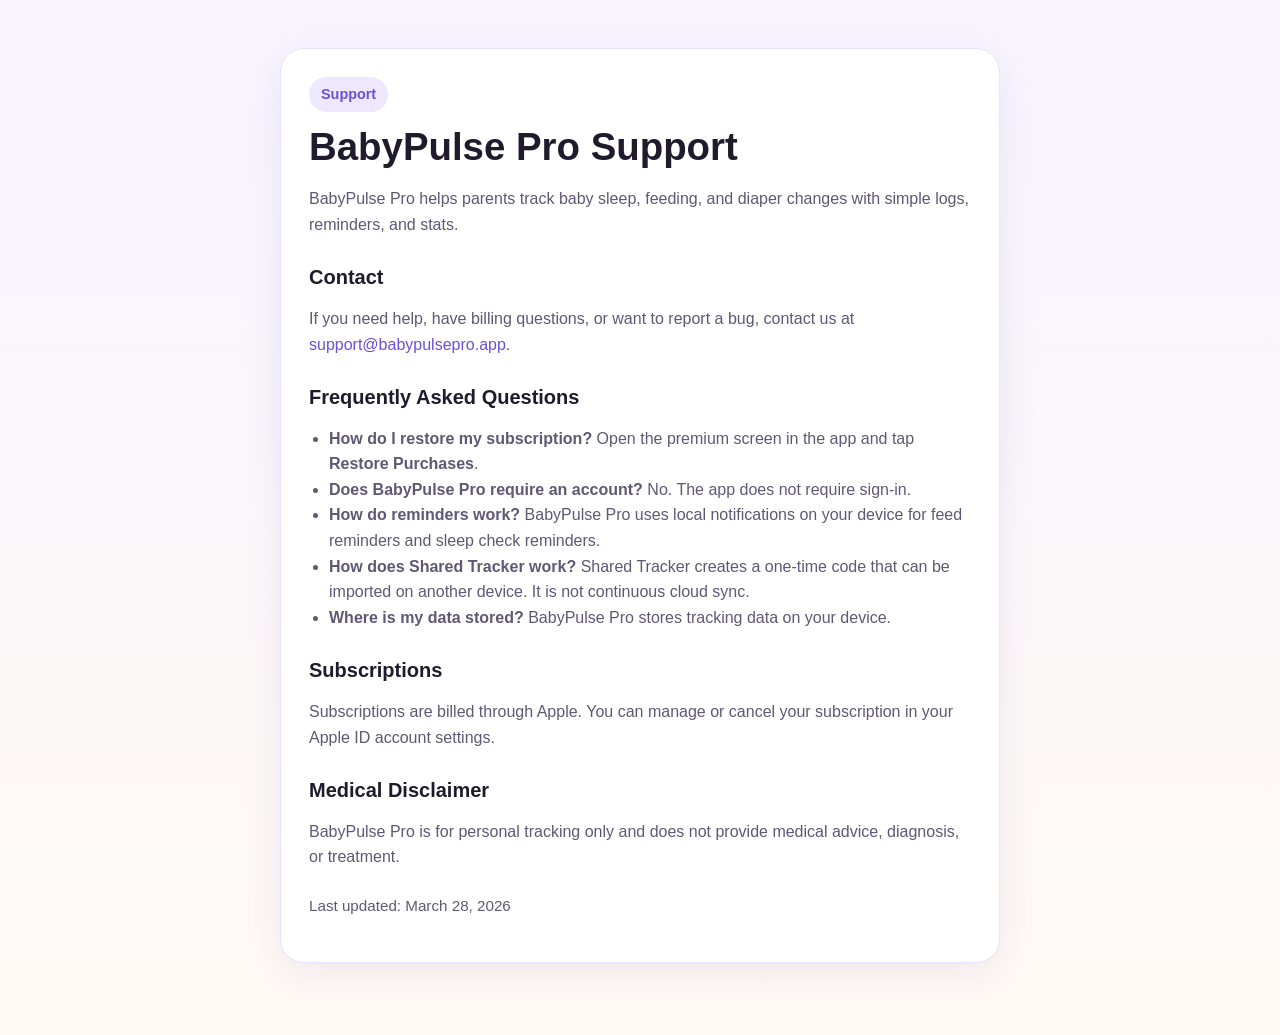
==== docs/support.html @ b72fd9ad "Prepare BabyPulse Pro for App Store release" ====
<!doctype html>
<html lang="en">
<head>
  <meta charset="utf-8">
  <meta name="viewport" content="width=device-width, initial-scale=1">
  <title>BabyPulse Pro Support</title>
  <style>
    :root {
      color-scheme: light;
      --bg: #f6f3ff;
      --card: #ffffff;
      --text: #1f1b2d;
      --muted: #5f5874;
      --accent: #6a50d8;
      --border: #e8e1ff;
    }

    * { box-sizing: border-box; }

    body {
      margin: 0;
      font-family: -apple-system, BlinkMacSystemFont, "Segoe UI", sans-serif;
      background: linear-gradient(180deg, #f7f4ff 0%, #fffaf5 100%);
      color: var(--text);
      line-height: 1.6;
    }

    .wrap {
      max-width: 760px;
      margin: 0 auto;
      padding: 48px 20px 72px;
    }

    .card {
      background: var(--card);
      border: 1px solid var(--border);
      border-radius: 24px;
      padding: 28px;
      box-shadow: 0 12px 40px rgba(50, 31, 115, 0.08);
    }

    h1, h2 { line-height: 1.2; }
    h1 { margin: 0 0 12px; font-size: 2.4rem; }
    h2 { margin-top: 28px; font-size: 1.25rem; }
    p, li { color: var(--muted); }
    a { color: var(--accent); text-decoration: none; }
    ul { padding-left: 20px; }
    .eyebrow {
      display: inline-block;
      margin-bottom: 12px;
      padding: 6px 12px;
      border-radius: 999px;
      background: #eee8ff;
      color: var(--accent);
      font-weight: 600;
      font-size: 0.9rem;
    }
    .footer {
      margin-top: 24px;
      font-size: 0.95rem;
      color: var(--muted);
    }
  </style>
</head>
<body>
  <main class="wrap">
    <section class="card">
      <div class="eyebrow">Support</div>
      <h1>BabyPulse Pro Support</h1>
      <p>BabyPulse Pro helps parents track baby sleep, feeding, and diaper changes with simple logs, reminders, and stats.</p>

      <h2>Contact</h2>
      <p>If you need help, have billing questions, or want to report a bug, contact us at <a href="mailto:support@babypulsepro.app">support@babypulsepro.app</a>.</p>

      <h2>Frequently Asked Questions</h2>
      <ul>
        <li><strong>How do I restore my subscription?</strong> Open the premium screen in the app and tap <strong>Restore Purchases</strong>.</li>
        <li><strong>Does BabyPulse Pro require an account?</strong> No. The app does not require sign-in.</li>
        <li><strong>How do reminders work?</strong> BabyPulse Pro uses local notifications on your device for feed reminders and sleep check reminders.</li>
        <li><strong>How does Shared Tracker work?</strong> Shared Tracker creates a one-time code that can be imported on another device. It is not continuous cloud sync.</li>
        <li><strong>Where is my data stored?</strong> BabyPulse Pro stores tracking data on your device.</li>
      </ul>

      <h2>Subscriptions</h2>
      <p>Subscriptions are billed through Apple. You can manage or cancel your subscription in your Apple ID account settings.</p>

      <h2>Medical Disclaimer</h2>
      <p>BabyPulse Pro is for personal tracking only and does not provide medical advice, diagnosis, or treatment.</p>

      <p class="footer">Last updated: March 28, 2026</p>
    </section>
  </main>
</body>
</html>
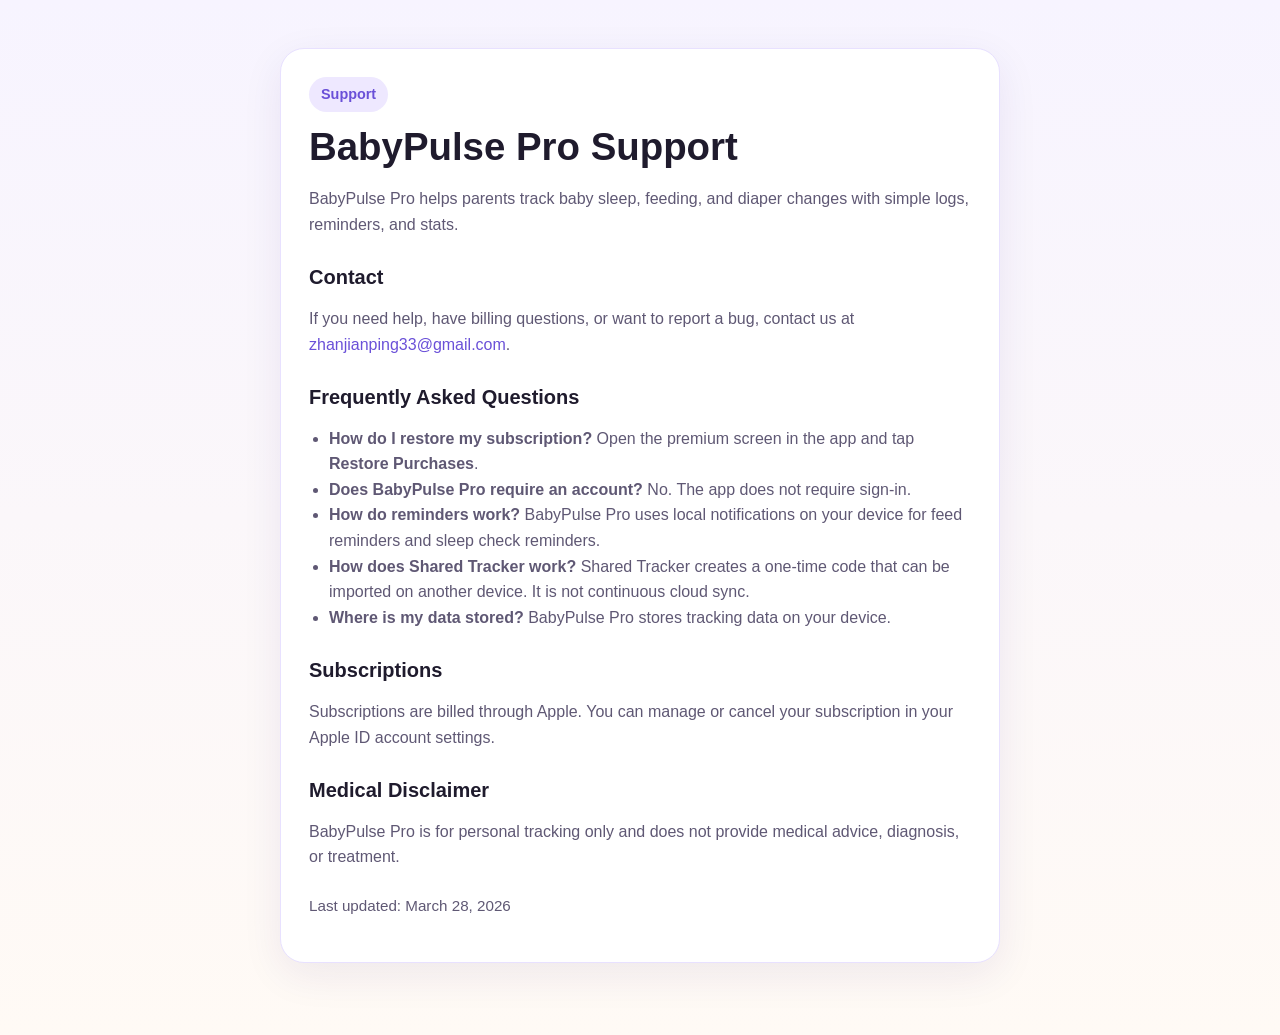
==== commit 0b08ad55: "Add subscription legal links for App Review" ====
--- a/docs/support.html
+++ b/docs/support.html
@@ -70,7 +70,7 @@
       <p>BabyPulse Pro helps parents track baby sleep, feeding, and diaper changes with simple logs, reminders, and stats.</p>
 
       <h2>Contact</h2>
-      <p>If you need help, have billing questions, or want to report a bug, contact us at <a href="mailto:support@babypulsepro.app">support@babypulsepro.app</a>.</p>
+      <p>If you need help, have billing questions, or want to report a bug, contact us at <a href="mailto:zhanjianping33@gmail.com">zhanjianping33@gmail.com</a>.</p>
 
       <h2>Frequently Asked Questions</h2>
       <ul>
